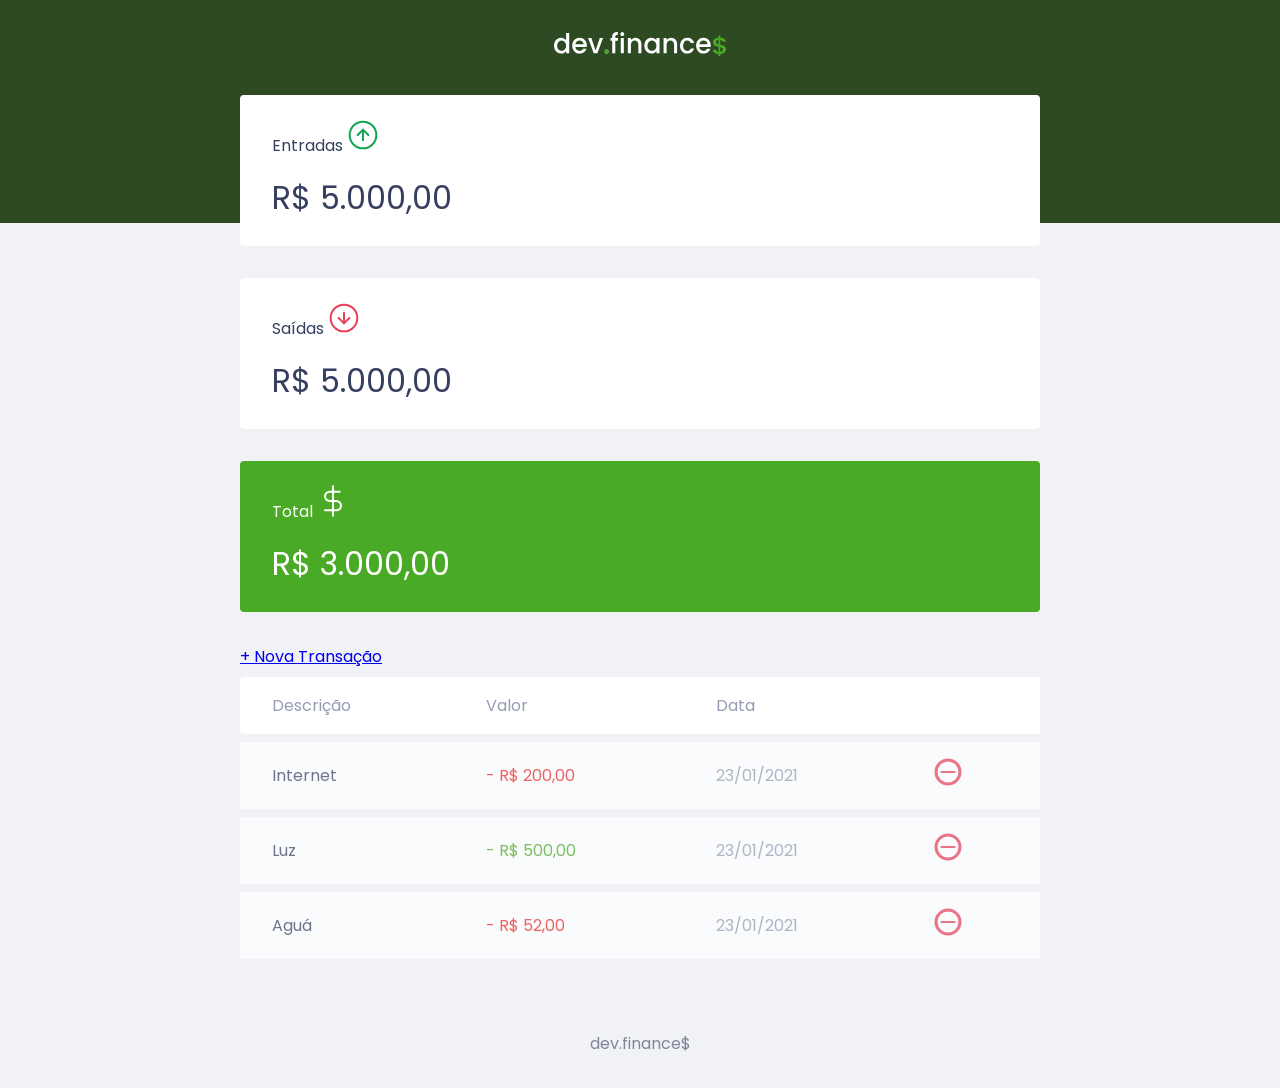
==== src/index.html @ fc795692 "feat: added icons" ====
<!DOCTYPE html>
<html lang="pt-br">

<head>
  <meta charset="UTF-8">
  <meta name="viewport" content="width=device-width, initial-scale=1.0">
  <title>dev.finances$</title>

  <link rel="stylesheet" href="./styles/styles.css">

  <link rel="preconnect" href="https://fonts.gstatic.com">
  <link
    href="https://fonts.googleapis.com/css2?family=Poppins:ital,wght@0,100;0,400;0,700;1,100;1,400;1,700&display=swap"
    rel="stylesheet">
</head>

<body>
  <header>
    <img src="./assets/logo.svg" alt="Logo Dev Finance">
  </header>

  <main class="container">
    <section id="balance">
      <h2 class="sr-only">Balanço</h2>

      <div class="card">
        <h3>
          <span>Entradas</span>
          <img src="./assets/income.svg" alt="Imagem de entradas" />
        </h3>
        <p>R$ 5.000,00</p>
      </div>

      <div class="card">
        <h3>
          <span>Saídas</span>
          <img src="./assets/expense.svg" alt="Imagem de sáidas" />
        </h3>
        <p>R$ 5.000,00</p>
      </div>

      <div class="card total">
        <h3>
          <span>Total</span>
          <img src="./assets/total.svg" alt="Imagem de total" />
        </h3>
        <p>R$ 3.000,00</p>
      </div>
    </section>


    <section id="transaction">
      <h2 class="sr-only">Transações</h2>

      <a href="#" class="button new">+ Nova Transação</a>
      <table id="data-table">
        <thead>
          <tr>
            <th>Descrição</th>
            <th>Valor</th>
            <th>Data</th>
            <th></th>
          </tr>
        </thead>
        <tbody>
          <tr>
            <td class="description">Internet</td>
            <td class="expense">- R$ 200,00</td>
            <td class="date">23/01/2021</td>
            <td><img src="./assets/minus.svg" alt="Remover transação"></td>
          </tr>
          <tr>
            <td class="description">Luz</td>
            <td class="income">- R$ 500,00</td>
            <td class="date">23/01/2021</td>
            <td><img src="./assets/minus.svg" alt="Remover transação"></td>
          </tr>
          <tr>
            <td class="description">Aguá</td>
            <td class="expense">- R$ 52,00</td>
            <td class="date">23/01/2021</td>
            <td><img src="./assets/minus.svg" alt="Remover transação"></td>
          </tr>
        </tbody>
      </table>
    </section>
  </main>

  <footer>
    <p>dev.finance$</p>
  </footer>
</body>

</html>
---- src/styles/styles.css ----
/* Global */

:root {
	--dark-blue: #363f5f;
	--green: #49aa26;
	--dark-green: #2d4a22;
	--red: #e92929;

	--background: #f0f2f5;
	--surface: #ffffff;

	--contrast-text: #ffffff;
	--text: #333333;
	--overline-text: #969cb3;
}

* {
	padding: 0;
	margin: 0;
	box-sizing: border-box;
}

body {
	background: var(--background);
	color: var(--text);
	font-family: "Poppins", sans-serif;
}

.container {
	width: min(90vw, 800px);
	margin: auto;
}

.sr-only {
	position: absolute;
	width: 1px;
	height: 1px;

	padding: 0;
	margin: -1px;
	overflow: hidden;
	clip: rect(0, 0, 0, 0);
	white-space: nowrap;
	border-width: 0;
}

/* Typography */

h2 {
	margin-top: 3.2rem;
	margin-bottom: 0.8rem;

	color: var(--dark-blue);
}

/* Header */
header {
	background: var(--dark-green);
	padding: 2rem 0 10rem;
	text-align: center;
}

#logo {
	color: var(--contrast-text);
	font-weight: 100;
}

/* Balance */
#balance {
	margin-top: -8rem;
}

#balance h2 {
	color: var(--contrast-text);
	margin-top: 0;
}

/* Cards */
.card {
	background: var(--surface);
	padding: 1.5rem 2rem;
	border-radius: 0.25rem;
	margin-bottom: 2rem;

	color: var(--dark-blue);
}

.card h3 {
	font-size: 1rem;
	font-weight: normal;
}

.card p {
	font-size: 2rem;
	line-height: 3rem;

	margin-top: 1rem;
}

.card.total {
	background: var(--green);
	color: var(--contrast-text);
}

/* Table */
#data-table {
	width: 100%;
	border-spacing: 0 0.5rem;
	color: var(--overline-text);
}

table thead th {
	background: var(--surface);

	font-weight: 400;
	padding: 1rem 2rem;

	text-align: left;
}

table thead tr th:first-child,
table tbody tr td:first-child {
	border-radius: 0.25rem 0 0 0.25rem;
}

table tbody tr {
	opacity: 0.7;
}

table tbody tr:hover {
	opacity: 1;
}

table td {
	background: var(--surface);
	padding: 1rem 2rem;
}

td.description {
	color: var(--dark-blue);
}

td.income {
	color: var(--green);
}

td.expense {
	color: var(--red);
}

/* Footer */
footer {
	text-align: center;

	padding: 4rem 0 2rem;
	color: var(--dark-blue);

	opacity: 0.6;
}
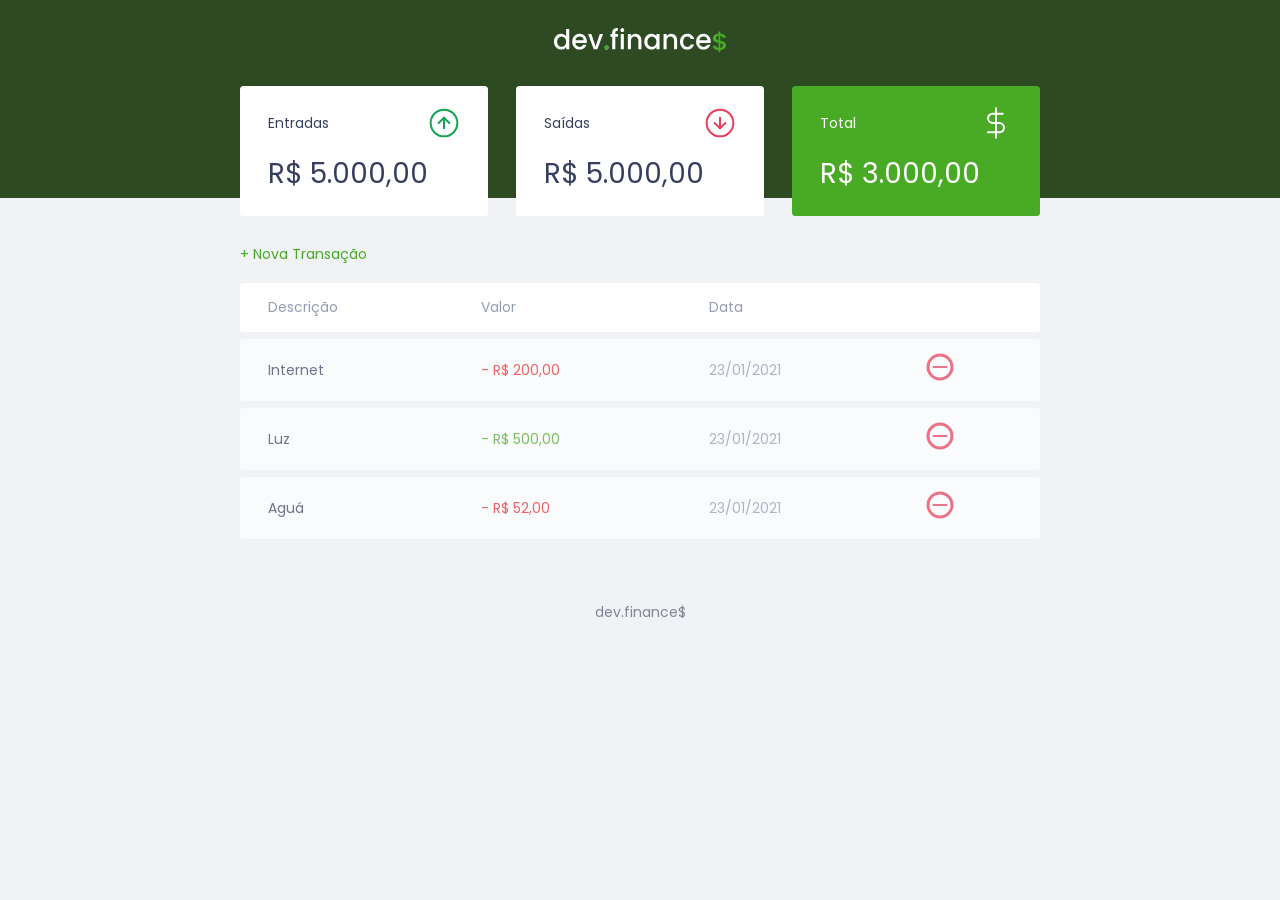
==== commit 2b8fddeb: "feat: created modal" ====
--- a/src/index.html
+++ b/src/index.html
@@ -49,10 +49,10 @@
     </section>
 
 
-    <section id="transaction">
+    <section id="transaction" class="container">
       <h2 class="sr-only">Transações</h2>
 
-      <a href="#" class="button new">+ Nova Transação</a>
+      <a href="#" class="new" onclick="Modal.open()">+ Nova Transação</a>
       <table id="data-table">
         <thead>
           <tr>
@@ -86,9 +86,45 @@
     </section>
   </main>
 
+  <div class="modal-overlay">
+    <div class="modal">
+      <div id="form">
+        <h2>Nova Transação</h2>
+        <form>
+          <div class="input-group">
+            <label class="sr-only" for="description">Descrição</label>
+            <input type="text" id="description" name="description" placeholder="Descrição" />
+          </div>
+          <div class="input-group">
+            <label class="sr-only" for="amount">Valor</label>
+            <input type="number" id="amount" name="amount" placeholder="0,00" step="0.01" />
+
+            <small class="help">Use o sinal - (negativo) para despesas e , (vírgula) para casas decimais</small>
+          </div>
+          <div class="input-group">
+            <label class="sr-only" for="date">Data</label>
+            <input type="date" id="date" name="date" />
+          </div>
+
+          <div class="input-group actions">
+            <a href="#" class="button outlined error" onclick="Modal.close()">Cancelar</a>
+            <button>Salvar</button>
+          </div>
+        </form>
+      </div>
+    </div>
+  </div>
+
   <footer>
     <p>dev.finance$</p>
   </footer>
+
+  <script>
+    const Modal = {
+      open() { document.querySelector('.modal-overlay').classList.add('active') },
+      close() { document.querySelector('.modal-overlay').classList.remove('active') }
+    }
+  </script>
 </body>
 
 </html>
--- a/src/styles/styles.css
+++ b/src/styles/styles.css
@@ -1,8 +1,11 @@
 /* Global */
 
 :root {
+	--black-70: rgba(0, 0, 0, 0.7);
+
 	--dark-blue: #363f5f;
 	--green: #49aa26;
+	--light-green: #3dd705;
 	--dark-green: #2d4a22;
 	--red: #e92929;
 
@@ -24,6 +27,10 @@
 	background: var(--background);
 	color: var(--text);
 	font-family: "Poppins", sans-serif;
+}
+
+html {
+	font-size: 93.75%;
 }
 
 .container {
@@ -53,6 +60,91 @@
 	color: var(--dark-blue);
 }
 
+/* Links, Buttons and Inputs */
+
+a {
+	color: var(--green);
+	text-decoration: none;
+}
+
+a:hover {
+	color: var(--light-green);
+}
+
+button {
+	width: 100%;
+	height: 50px;
+
+	border: none;
+	color: var(--contrast-text);
+	background: var(--green);
+
+	font-family: "Poppins", sans-serif;
+	font-size: 1rem;
+
+	padding: 0;
+
+	border-radius: 0.25rem;
+	transition: 0.2s ease-out;
+
+	cursor: pointer;
+}
+
+a.button {
+	width: 100%;
+	height: 50px;
+
+	display: flex;
+	align-items: center;
+	justify-content: center;
+
+	border: none;
+	color: var(--contrast-text);
+	background: var(--green);
+
+	padding: 0;
+
+	border-radius: 0.25rem;
+
+	transition: 0.2s ease-out;
+}
+
+a.button:hover,
+button:hover {
+	background: var(--light-green);
+}
+
+.outlined {
+	color: var(--green);
+	background: none;
+	border: 1px solid var(--green);
+}
+
+.outlined:hover {
+	color: var(--contrast-text);
+	background: var(--green);
+	border: 1px solid var(--green);
+}
+
+.outlined.error {
+	color: var(--red);
+	background: none;
+	border: 1px solid var(--red);
+}
+
+.button.outlined.error:hover {
+	color: var(--contrast-text);
+	background: var(--red);
+	border: 1px solid var(--red);
+}
+
+input {
+	border: none;
+	border-radius: 0.2rem;
+	padding: 0.8rem;
+	width: 100%;
+}
+
 /* Header */
 header {
 	background: var(--dark-green);
@@ -88,6 +180,10 @@
 .card h3 {
 	font-size: 1rem;
 	font-weight: normal;
+
+	display: flex;
+	align-items: center;
+	justify-content: space-between;
 }
 
 .card p {
@@ -103,6 +199,16 @@
 }
 
 /* Table */
+#transaction {
+	display: block;
+	overflow-x: auto;
+}
+
+#transaction a.new {
+	display: inline-block;
+	margin-bottom: 0.8rem;
+}
+
 #data-table {
 	width: 100%;
 	border-spacing: 0 0.5rem;
@@ -123,6 +229,11 @@
 	border-radius: 0.25rem 0 0 0.25rem;
 }
 
+table thead tr th:last-child,
+table tbody tr td:last-child {
+	border-radius: 0 0.25rem 0.25rem 0;
+}
+
 table tbody tr {
 	opacity: 0.7;
 }
@@ -148,6 +259,72 @@
 	color: var(--red);
 }
 
+/* Modal */
+.modal-overlay {
+	width: 100%;
+	height: 100%;
+
+	background-color: var(--black-70);
+
+	position: fixed;
+
+	top: 0;
+
+	display: flex;
+	align-items: center;
+	justify-content: center;
+
+	opacity: 0;
+	visibility: hidden;
+
+	z-index: 999;
+}
+
+.modal-overlay.active {
+	opacity: 1;
+	visibility: visible;
+}
+
+.modal {
+	background: var(--background);
+	padding: 2.4rem;
+	border-radius: 0.25rem;
+
+	position: relative;
+	width: 90%;
+	max-width: 500px;
+
+	z-index: 1;
+}
+
+/* Form */
+#form {
+	max-width: 500px;
+}
+
+#form h2 {
+	margin-top: 0;
+}
+
+.input-group {
+	margin-top: 0.8rem;
+}
+
+.input-group small {
+	opacity: 0.5;
+}
+
+.input-group.actions {
+	display: flex;
+	justify-content: space-between;
+	align-items: center;
+}
+
+.input-group.actions button,
+.input-group.actions .button {
+	width: 48%;
+}
+
 /* Footer */
 footer {
 	text-align: center;
@@ -157,3 +334,17 @@
 
 	opacity: 0.6;
 }
+
+/* Responsive */
+
+@media (min-width: 800px) {
+	html {
+		font-size: 87.5%;
+	}
+
+	#balance {
+		display: grid;
+		grid-template-columns: repeat(3, 1fr);
+		gap: 2rem;
+	}
+}
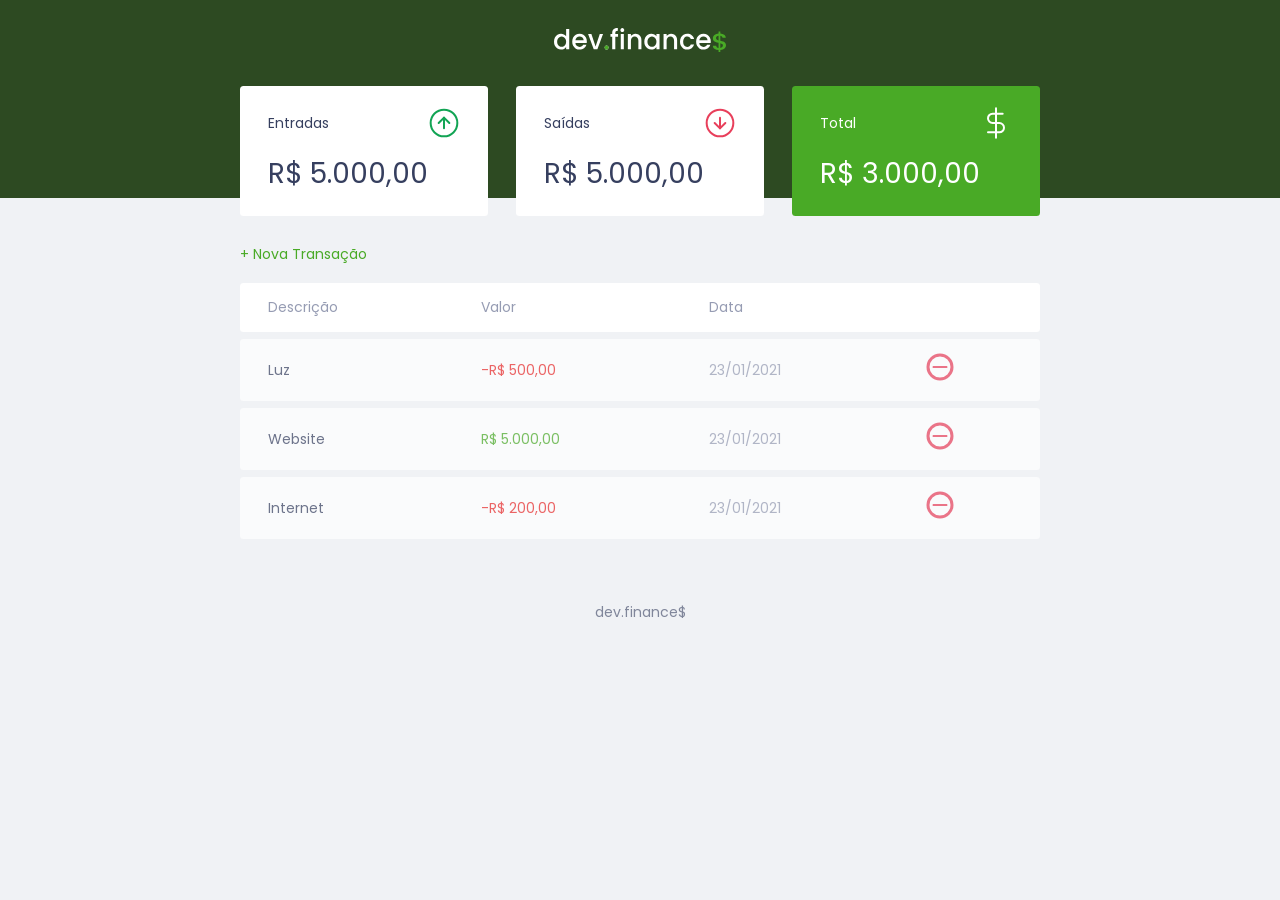
==== commit 78b6137b: "feat: data-table with js and format currency" ====
--- a/src/index.html
+++ b/src/index.html
@@ -52,7 +52,7 @@
     <section id="transaction" class="container">
       <h2 class="sr-only">Transações</h2>
 
-      <a href="#" class="new" onclick="Modal.open()">+ Nova Transação</a>
+      <a href="#" class="new" onclick="Modal.toggle()">+ Nova Transação</a>
       <table id="data-table">
         <thead>
           <tr>
@@ -63,24 +63,6 @@
           </tr>
         </thead>
         <tbody>
-          <tr>
-            <td class="description">Internet</td>
-            <td class="expense">- R$ 200,00</td>
-            <td class="date">23/01/2021</td>
-            <td><img src="./assets/minus.svg" alt="Remover transação"></td>
-          </tr>
-          <tr>
-            <td class="description">Luz</td>
-            <td class="income">- R$ 500,00</td>
-            <td class="date">23/01/2021</td>
-            <td><img src="./assets/minus.svg" alt="Remover transação"></td>
-          </tr>
-          <tr>
-            <td class="description">Aguá</td>
-            <td class="expense">- R$ 52,00</td>
-            <td class="date">23/01/2021</td>
-            <td><img src="./assets/minus.svg" alt="Remover transação"></td>
-          </tr>
         </tbody>
       </table>
     </section>
@@ -107,7 +89,7 @@
           </div>
 
           <div class="input-group actions">
-            <a href="#" class="button outlined error" onclick="Modal.close()">Cancelar</a>
+            <a href="#" class="button outlined error" onclick="Modal.toggle()">Cancelar</a>
             <button>Salvar</button>
           </div>
         </form>
@@ -119,12 +101,7 @@
     <p>dev.finance$</p>
   </footer>
 
-  <script>
-    const Modal = {
-      open() { document.querySelector('.modal-overlay').classList.add('active') },
-      close() { document.querySelector('.modal-overlay').classList.remove('active') }
-    }
-  </script>
+  <script src=" ./js/scripts.js"></script>
 </body>
 
 </html>
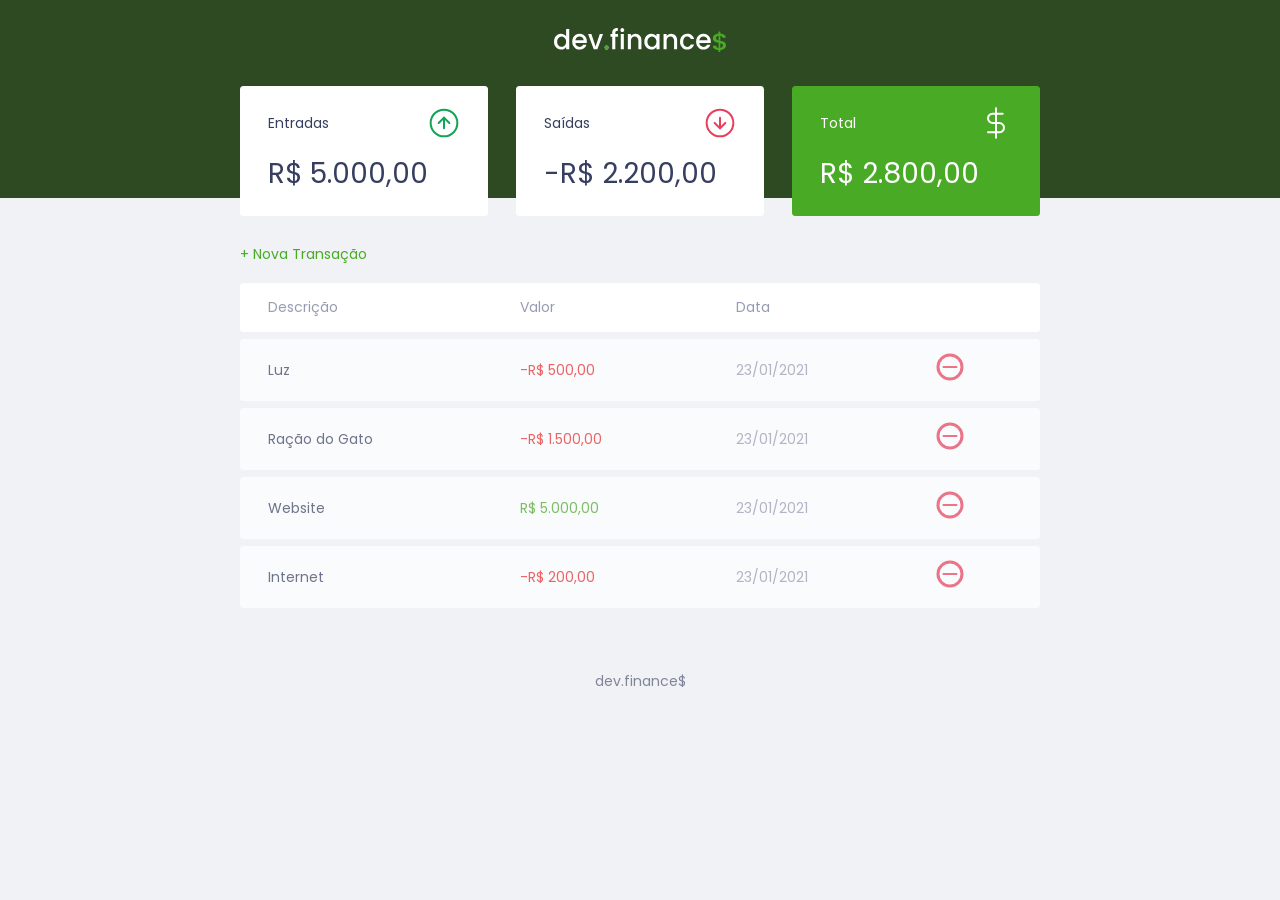
==== commit 4f301d3a: "feat: update balance and add/remove transaction" ====
--- a/src/index.html
+++ b/src/index.html
@@ -28,7 +28,7 @@
           <span>Entradas</span>
           <img src="./assets/income.svg" alt="Imagem de entradas" />
         </h3>
-        <p>R$ 5.000,00</p>
+        <p id="incomeDisplay">R$ 5.000,00</p>
       </div>
 
       <div class="card">
@@ -36,7 +36,7 @@
           <span>Saídas</span>
           <img src="./assets/expense.svg" alt="Imagem de sáidas" />
         </h3>
-        <p>R$ 5.000,00</p>
+        <p id="expenseDisplay">R$ 5.000,00</p>
       </div>
 
       <div class="card total">
@@ -44,7 +44,7 @@
           <span>Total</span>
           <img src="./assets/total.svg" alt="Imagem de total" />
         </h3>
-        <p>R$ 3.000,00</p>
+        <p id="totalDisplay">R$ 3.000,00</p>
       </div>
     </section>
 
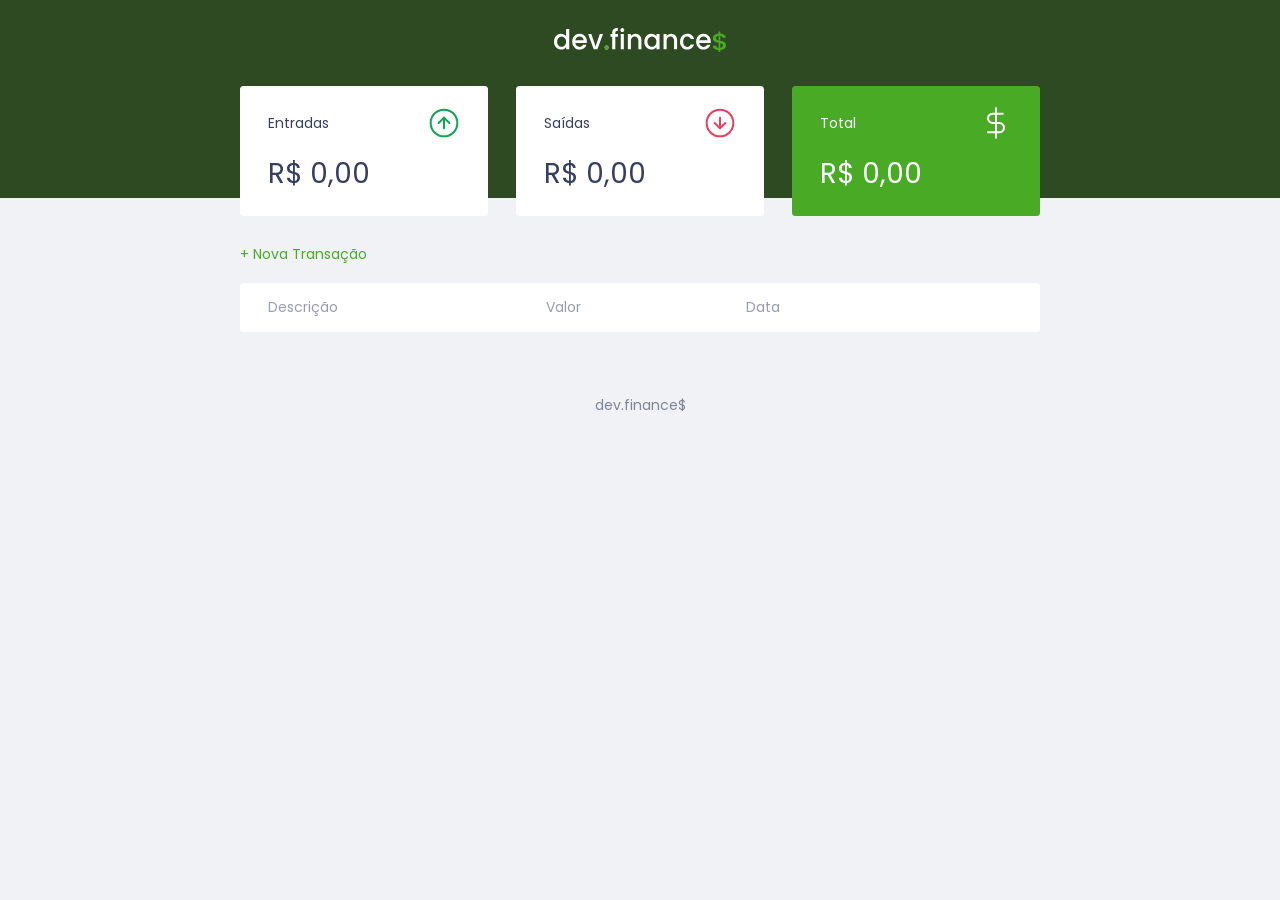
==== commit 8f811b7a: "refactor: set init data for balance" ====
--- a/src/index.html
+++ b/src/index.html
@@ -28,7 +28,7 @@
           <span>Entradas</span>
           <img src="./assets/income.svg" alt="Imagem de entradas" />
         </h3>
-        <p id="incomeDisplay">R$ 5.000,00</p>
+        <p id="incomeDisplay">R$ 0,00</p>
       </div>
 
       <div class="card">
@@ -36,7 +36,7 @@
           <span>Saídas</span>
           <img src="./assets/expense.svg" alt="Imagem de sáidas" />
         </h3>
-        <p id="expenseDisplay">R$ 5.000,00</p>
+        <p id="expenseDisplay">R$ 0,00</p>
       </div>
 
       <div class="card total">
@@ -44,7 +44,7 @@
           <span>Total</span>
           <img src="./assets/total.svg" alt="Imagem de total" />
         </h3>
-        <p id="totalDisplay">R$ 3.000,00</p>
+        <p id="totalDisplay">R$ 0,00</p>
       </div>
     </section>
 
@@ -72,7 +72,7 @@
     <div class="modal">
       <div id="form">
         <h2>Nova Transação</h2>
-        <form>
+        <form onsubmit="Form.submit(event)">
           <div class="input-group">
             <label class="sr-only" for="description">Descrição</label>
             <input type="text" id="description" name="description" placeholder="Descrição" />
--- a/src/styles/styles.css
+++ b/src/styles/styles.css
@@ -259,6 +259,10 @@
 	color: var(--red);
 }
 
+td img {
+	cursor: pointer;
+}
+
 /* Modal */
 .modal-overlay {
 	width: 100%;
